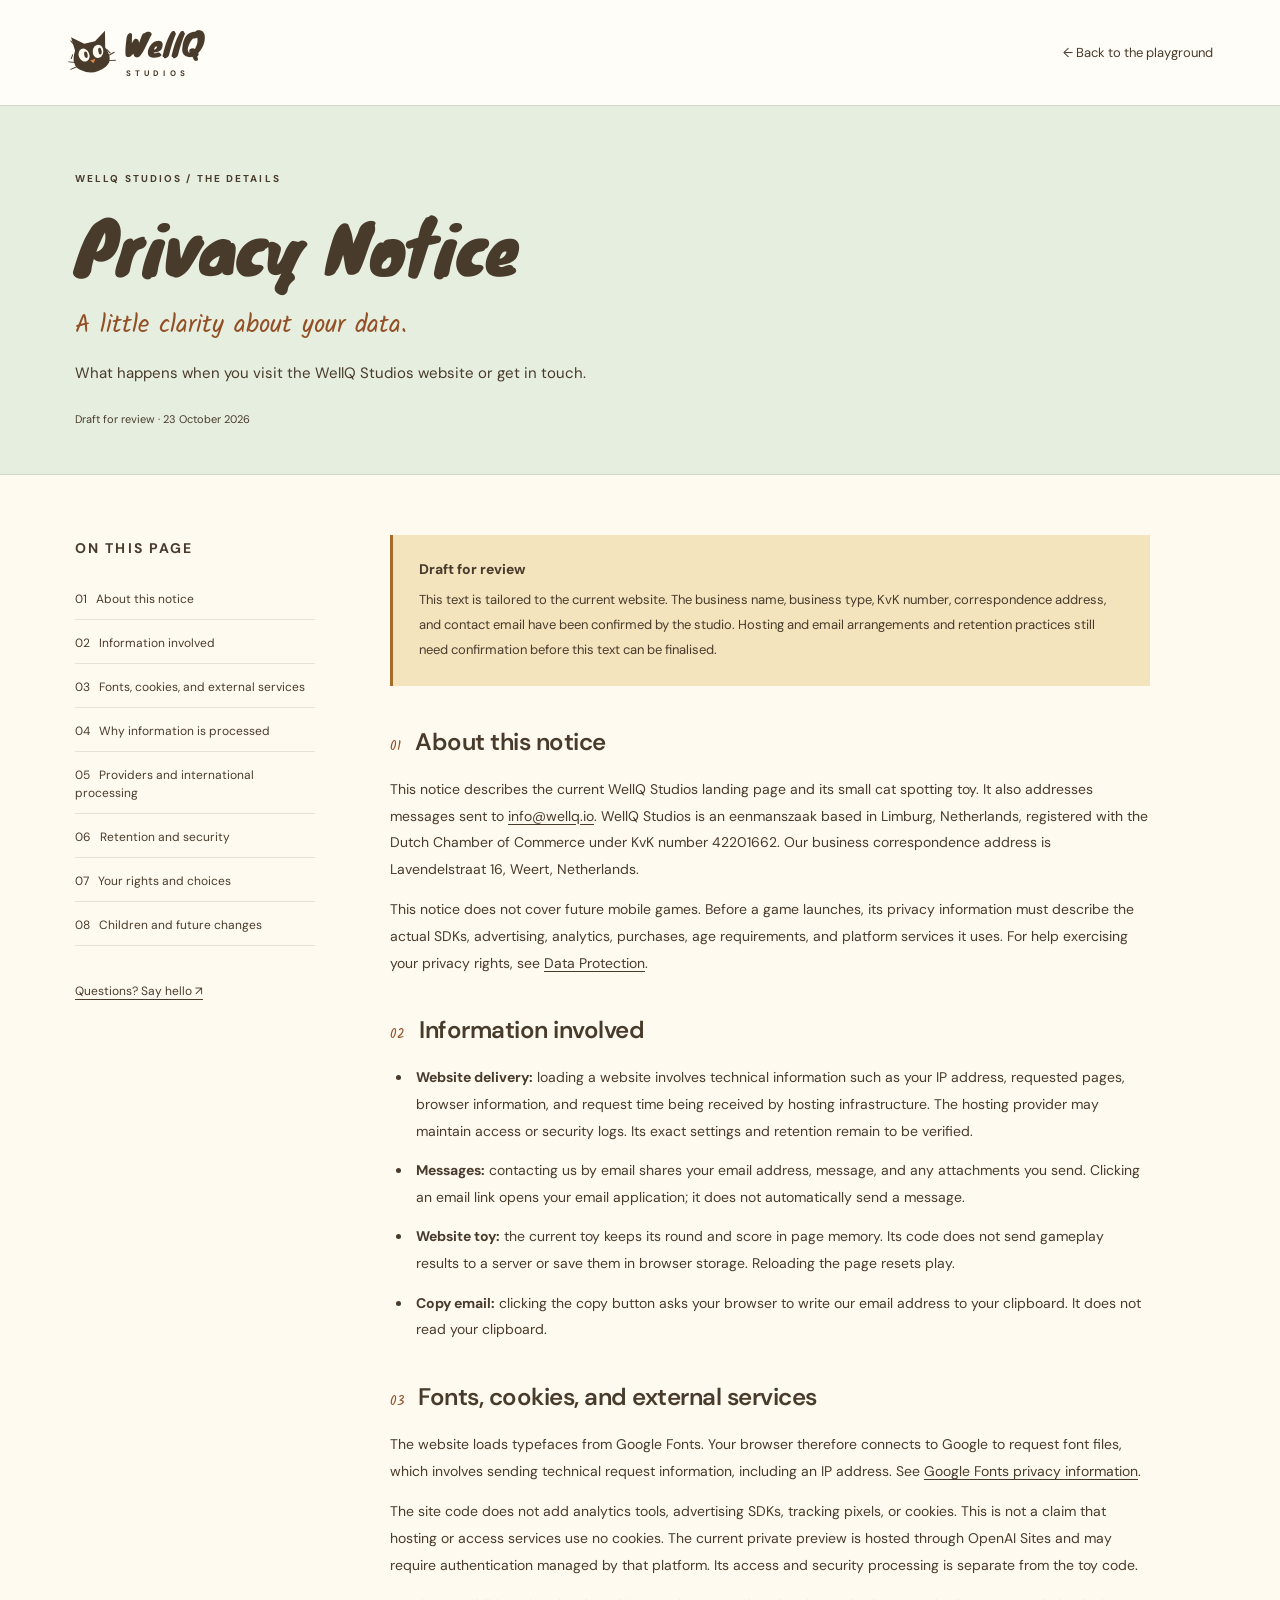
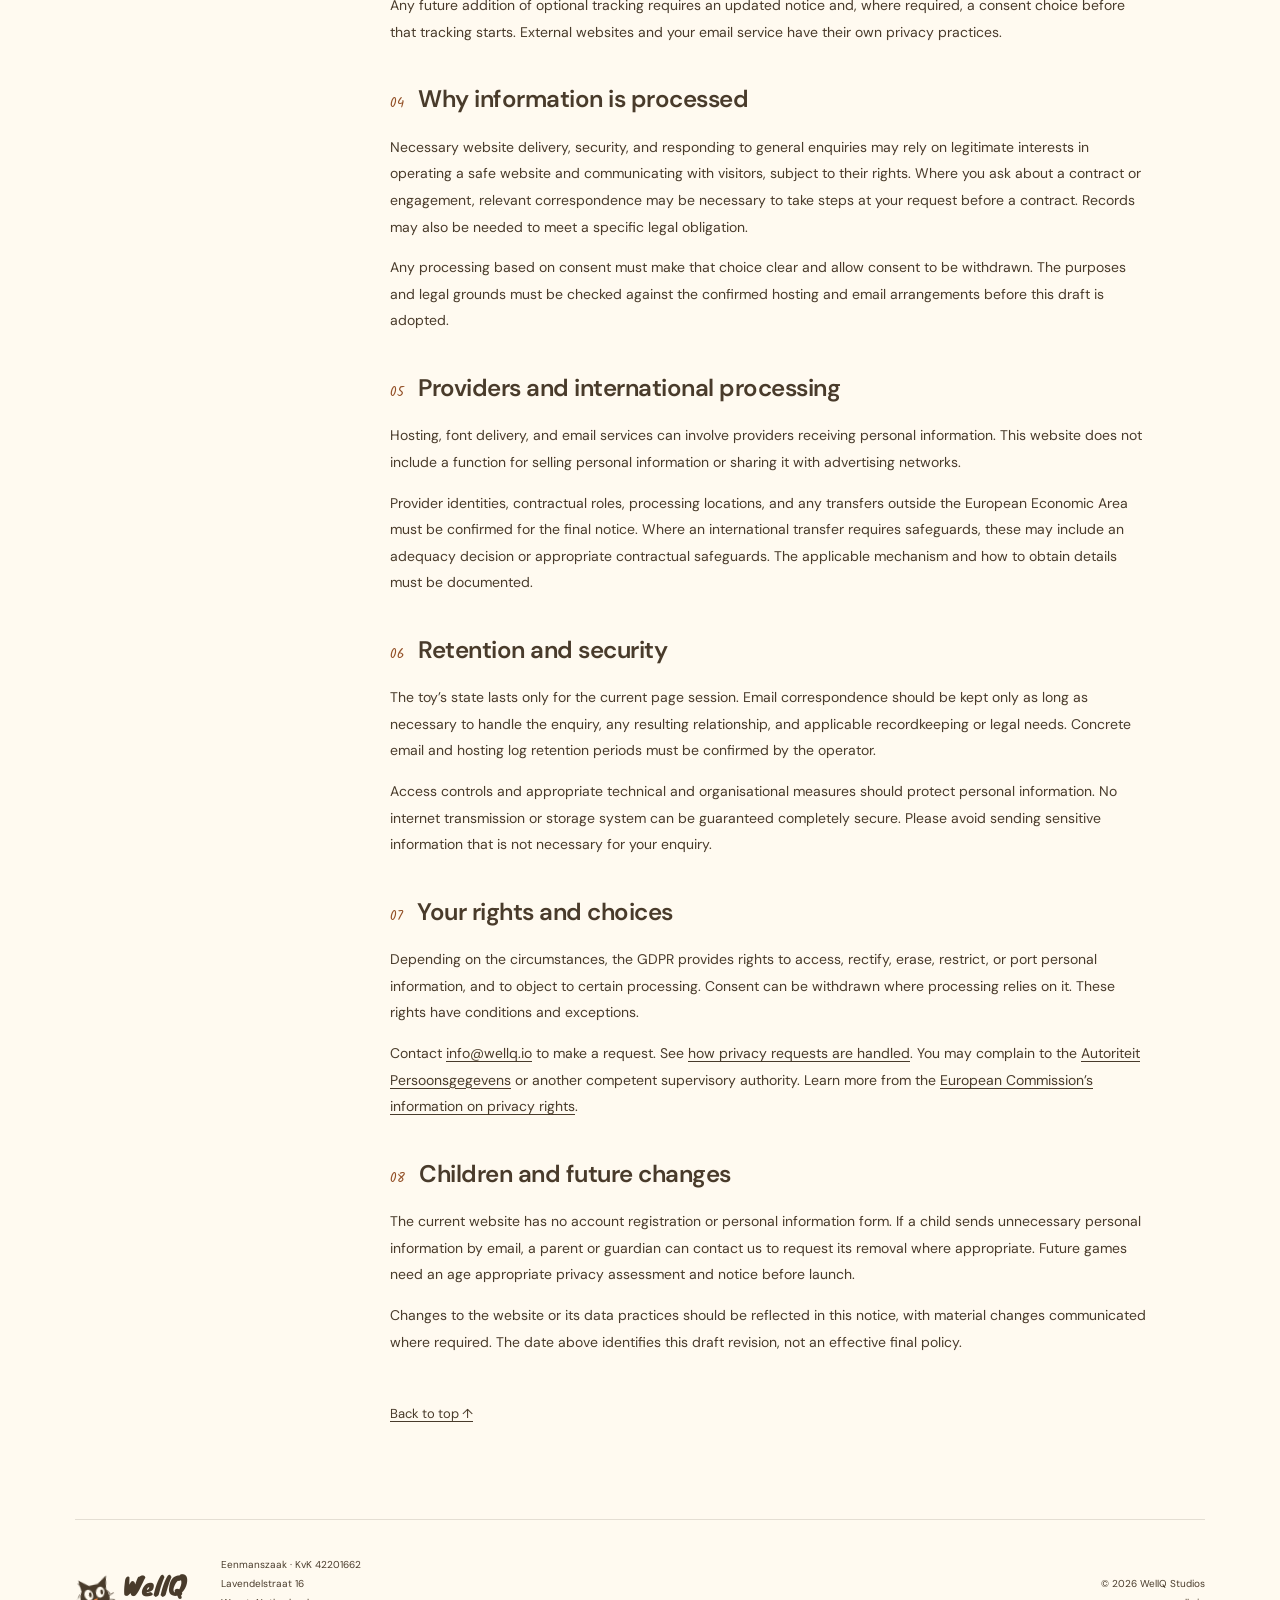
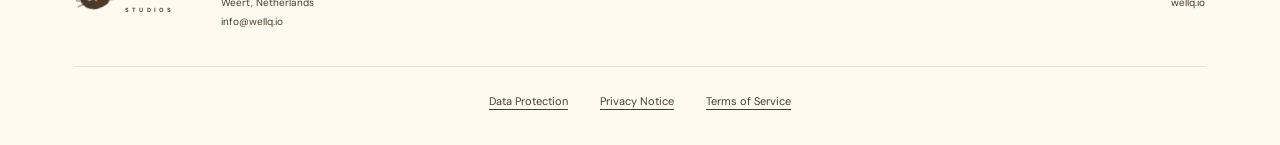
==== privacy.html @ 54dc2953 "Web Page Version 1.0" ====
<!doctype html>
<html lang="en"><head><meta charset="utf-8"><meta name="viewport" content="width=device-width,initial-scale=1"><meta name="theme-color" content="#fffaf0"><meta name="robots" content="noindex"><title>Privacy Notice • WellQ Studios</title><meta name="description" content="What happens when you visit the WellQ Studios website or get in touch."><link rel="icon" href="assets/cat.svg" type="image/svg+xml"><link rel="preconnect" href="https://fonts.googleapis.com"><link rel="preconnect" href="https://fonts.gstatic.com" crossorigin><link href="https://fonts.googleapis.com/css2?family=DM+Sans:wght@400;500;600;700&family=Kalam:wght@400;700&family=Knewave&display=swap" rel="stylesheet"><link rel="stylesheet" href="styles.css"><link rel="stylesheet" href="legal.css"></head>
<body class="legal-page"><a class="skip" href="#main">Skip to content</a><header class="header"><a class="brand" href="index.html" aria-label="WellQ Studios home"><img src="assets/cat.svg" alt="" width="48" height="48"><span>WellQ<span class="brand-sub">S T U D I O S</span></span></a><a class="legal-home" href="index.html">← Back to the playground</a></header>
<main id="main"><div class="legal-hero"><div class="section-wrap"><p class="eyebrow">WELLQ STUDIOS / THE DETAILS</p><h1>Privacy Notice</h1><p class="handwritten">A little clarity about your data.</p><p>What happens when you visit the WellQ Studios website or get in touch.</p><p class="legal-date">Draft for review · 23 October 2026</p></div></div><div class="legal-layout section-wrap"><aside><nav aria-label="On this page"><p class="eyebrow">ON THIS PAGE</p><a href="#scope">01 &nbsp; About this notice</a><a href="#information">02 &nbsp; Information involved</a><a href="#cookies">03 &nbsp; Fonts, cookies, and external services</a><a href="#grounds">04 &nbsp; Why information is processed</a><a href="#sharing">05 &nbsp; Providers and international processing</a><a href="#retention">06 &nbsp; Retention and security</a><a href="#rights">07 &nbsp; Your rights and choices</a><a href="#children">08 &nbsp; Children and future changes</a></nav><a class="legal-contact" href="mailto:info@wellq.io">Questions? Say hello ↗</a></aside><article><div class="draft-note"><strong>Draft for review</strong><p>This text is tailored to the current website. The business name, business type, KvK number, correspondence address, and contact email have been confirmed by the studio. Hosting and email arrangements and retention practices still need confirmation before this text can be finalised.</p></div><section id="scope"><h2><span>01</span>About this notice</h2><p>This notice describes the current WellQ Studios landing page and its small cat spotting toy. It also addresses messages sent to <a href="mailto:info@wellq.io">info@wellq.io</a>. WellQ Studios is an eenmanszaak based in Limburg, Netherlands, registered with the Dutch Chamber of Commerce under KvK number 42201662. Our business correspondence address is Lavendelstraat 16, Weert, Netherlands.</p><p>This notice does not cover future mobile games. Before a game launches, its privacy information must describe the actual SDKs, advertising, analytics, purchases, age requirements, and platform services it uses. For help exercising your privacy rights, see <a href="data-protection.html">Data Protection</a>.</p></section><section id="information"><h2><span>02</span>Information involved</h2><ul><li><strong>Website delivery:</strong> loading a website involves technical information such as your IP address, requested pages, browser information, and request time being received by hosting infrastructure. The hosting provider may maintain access or security logs. Its exact settings and retention remain to be verified.</li><li><strong>Messages:</strong> contacting us by email shares your email address, message, and any attachments you send. Clicking an email link opens your email application; it does not automatically send a message.</li><li><strong>Website toy:</strong> the current toy keeps its round and score in page memory. Its code does not send gameplay results to a server or save them in browser storage. Reloading the page resets play.</li><li><strong>Copy email:</strong> clicking the copy button asks your browser to write our email address to your clipboard. It does not read your clipboard.</li></ul></section><section id="cookies"><h2><span>03</span>Fonts, cookies, and external services</h2><p>The website loads typefaces from Google Fonts. Your browser therefore connects to Google to request font files, which involves sending technical request information, including an IP address. See <a href="https://developers.google.com/fonts/faq/privacy">Google Fonts privacy information</a>.</p><p>The site code does not add analytics tools, advertising SDKs, tracking pixels, or cookies. This is not a claim that hosting or access services use no cookies. The current private preview is hosted through OpenAI Sites and may require authentication managed by that platform. Its access and security processing is separate from the toy code.</p><p>Any future addition of optional tracking requires an updated notice and, where required, a consent choice before that tracking starts. External websites and your email service have their own privacy practices.</p></section><section id="grounds"><h2><span>04</span>Why information is processed</h2><p>Necessary website delivery, security, and responding to general enquiries may rely on legitimate interests in operating a safe website and communicating with visitors, subject to their rights. Where you ask about a contract or engagement, relevant correspondence may be necessary to take steps at your request before a contract. Records may also be needed to meet a specific legal obligation.</p><p>Any processing based on consent must make that choice clear and allow consent to be withdrawn. The purposes and legal grounds must be checked against the confirmed hosting and email arrangements before this draft is adopted.</p></section><section id="sharing"><h2><span>05</span>Providers and international processing</h2><p>Hosting, font delivery, and email services can involve providers receiving personal information. This website does not include a function for selling personal information or sharing it with advertising networks.</p><p>Provider identities, contractual roles, processing locations, and any transfers outside the European Economic Area must be confirmed for the final notice. Where an international transfer requires safeguards, these may include an adequacy decision or appropriate contractual safeguards. The applicable mechanism and how to obtain details must be documented.</p></section><section id="retention"><h2><span>06</span>Retention and security</h2><p>The toy’s state lasts only for the current page session. Email correspondence should be kept only as long as necessary to handle the enquiry, any resulting relationship, and applicable recordkeeping or legal needs. Concrete email and hosting log retention periods must be confirmed by the operator.</p><p>Access controls and appropriate technical and organisational measures should protect personal information. No internet transmission or storage system can be guaranteed completely secure. Please avoid sending sensitive information that is not necessary for your enquiry.</p></section><section id="rights"><h2><span>07</span>Your rights and choices</h2><p>Depending on the circumstances, the GDPR provides rights to access, rectify, erase, restrict, or port personal information, and to object to certain processing. Consent can be withdrawn where processing relies on it. These rights have conditions and exceptions.</p><p>Contact <a href="mailto:info@wellq.io?subject=Privacy%20request">info@wellq.io</a> to make a request. See <a href="data-protection.html#requests">how privacy requests are handled</a>. You may complain to the <a href="https://autoriteitpersoonsgegevens.nl/">Autoriteit Persoonsgegevens</a> or another competent supervisory authority. Learn more from the <a href="https://commission.europa.eu/law/law-topic/data-protection/reform/rights-citizens/how-my-personal-data-protected/how-should-my-consent-be-requested_en">European Commission’s information on privacy rights</a>.</p></section><section id="children"><h2><span>08</span>Children and future changes</h2><p>The current website has no account registration or personal information form. If a child sends unnecessary personal information by email, a parent or guardian can contact us to request its removal where appropriate. Future games need an age appropriate privacy assessment and notice before launch.</p><p>Changes to the website or its data practices should be reflected in this notice, with material changes communicated where required. The date above identifies this draft revision, not an effective final policy.</p></section><a class="legal-top" href="#main">Back to top ↑</a></article></div></main>
<footer class="footer section-wrap"><a class="brand" href="index.html"><img src="assets/cat.svg" alt="" width="39" height="39"><span>WellQ<span class="brand-sub">S T U D I O S</span></span></a><p>Eenmanszaak · KvK 42201662<br>Lavendelstraat 16<br>Weert, Netherlands<br><a href="mailto:info@wellq.io">info@wellq.io</a></p><p>© 2026 WellQ Studios<br>wellq.io</p></footer><nav class="legal-footer section-wrap" aria-label="Legal information"><a href="data-protection.html">Data Protection</a><a href="privacy.html">Privacy Notice</a><a href="terms.html">Terms of Service</a></nav></body></html>
---- styles.css ----
:root{--paper:#fffaf0;--ink:#493b2b;--sky:#abd4d6;--orange:#d66b2c;--ochre:#d9ad74;--yellow:#f0ca50;--green:#5da778;--body:'DM Sans',sans-serif;--display:'Knewave',cursive;--hand:'Kalam',cursive}*{box-sizing:border-box}html{scroll-behavior:smooth;scroll-padding-top:25px}body{margin:0;background:var(--paper);color:var(--ink);font:16px var(--body);-webkit-font-smoothing:antialiased}button,a{-webkit-tap-highlight-color:transparent}a{color:inherit;text-decoration:none}button{font:inherit;color:inherit;cursor:pointer}button:focus-visible,a:focus-visible{outline:3px solid #715165;outline-offset:5px}::selection{background:var(--yellow);color:var(--ink)}h1,h2,h3,h4,p{margin-top:0}h1,h2,h4{font-family:var(--display);font-weight:400}h2{font-size:clamp(54px,5.2vw,76px);line-height:1.13;letter-spacing:-1.8px}.orange{color:var(--orange)}.section-wrap{width:min(1130px,calc(100% - 104px));margin-inline:auto}.header{height:105px;padding:0 5.2%;display:flex;align-items:center;justify-content:space-between;background:#fffdf7}.brand{display:inline-flex;align-items:center;gap:9px;font-family:var(--display);font-size:31px;line-height:1}.brand img{transform:rotate(-9deg)}.brand-sub{display:block;font-family:var(--body);font-size:8px;font-weight:700;letter-spacing:1.1px;margin:9px 0 0 2px}.header nav{display:flex;align-items:center;gap:42px;font-size:12px;font-weight:600}.header nav>a{padding:13px 0}.header nav>a:hover{color:var(--orange)}.header nav .nav-hello{margin-left:23px;display:flex;gap:25px;align-items:center;border-bottom:1px solid var(--ink);padding:8px 0}.nav-hello span{font-size:22px}.menu{display:none}.eyebrow{font-size:10px;font-weight:700;letter-spacing:2.1px;line-height:1.7}.hero{height:clamp(660px,59vw,880px);position:relative;isolation:isolate;background:var(--sky);overflow:hidden}.hero-illustration{position:absolute;width:100%;height:100%;object-fit:fill;z-index:-1}.hero-copy{width:49%;max-width:650px;margin:auto;text-align:center;padding-top:clamp(65px,6vw,95px)}.hero .eyebrow{font-size:10px;letter-spacing:1.7px;margin-bottom:25px}.hero h1{display:flex;flex-direction:column;font-size:clamp(68px,7.5vw,112px);line-height:.97;letter-spacing:-2px;margin-bottom:25px;transform:rotate(-3deg)}.hero h1>span:first-child{font-size:.77em;margin-bottom:10px;transform:rotate(1deg)}.hero h1>span:nth-child(2){transform:rotate(2deg)}.hero h1>span:last-child{font-size:1.24em;margin-top:0}.hero-intro{font-size:clamp(14px,1.3vw,18px);line-height:1.65;margin-bottom:21px}.button{display:inline-flex;align-items:center;justify-content:center;gap:21px;background:var(--ink);color:var(--paper);border:1.5px solid var(--ink);padding:15px 24px;min-height:50px;font-size:13px;font-weight:600;border-radius:2px 5px 3px 4px;transform:rotate(-1deg);transition:transform .2s,background .2s}.button:hover{transform:rotate(1deg) translateY(-2px);background:#655039}.button svg{width:25px;height:20px;fill:none;stroke:currentColor;stroke-width:1.8;stroke-linecap:round;stroke-linejoin:round}.hero-footnote{font-family:var(--hand);font-size:14px;display:block;transform:rotate(-3deg);margin-top:13px}.hero-bottom{position:absolute;left:5.2%;right:5.2%;bottom:20px;display:flex;align-items:center;justify-content:space-between;font-size:8px;font-weight:700;letter-spacing:1.7px}.hero-bottom a{font-size:23px;display:grid;place-items:center;width:36px;height:36px}.mobile-art-note{display:none}.studio{padding-block:100px 103px;display:grid;grid-template-columns:1fr 1.08fr;gap:100px;align-items:center}.studio h2{margin:24px 0 0}.studio-title{position:relative}.pencil-arrow{position:absolute;width:155px;height:70px;bottom:5px;right:0;fill:none;stroke:var(--ink);stroke-width:1.6;stroke-linecap:round;transform:rotate(-18deg)}.handwritten{font-family:var(--hand);font-size:20px;line-height:1.4;display:block}.studio-story>.handwritten{color:#9d5229;transform:rotate(-3deg);margin-bottom:20px}.studio-story h3{font-size:25px;font-weight:600;letter-spacing:-.7px;line-height:1.4;margin-bottom:21px}.studio-story>p{font-size:14px;line-height:1.9;max-width:450px;margin-bottom:16px}.studio-signature{display:flex;align-items:center;gap:13px;border-top:1px solid #493b2b35;padding-top:20px;margin-top:25px;max-width:450px}.studio-signature span{font:17px var(--hand);transform:rotate(-2deg)}.play-strip{display:flex;align-items:center;justify-content:space-evenly;gap:40px;padding:23px 4%;background:var(--green);border-block:1px solid #493b2b40;overflow:hidden}.play-strip>span{font:42px var(--display);white-space:nowrap}.play-strip .strip-star{font:40px var(--body);color:var(--paper)}.play-strip .strip-again{display:none}.playground{background:var(--sky);position:relative;overflow:hidden}.playground:before{content:'';position:absolute;inset:0;pointer-events:none;opacity:.11;background-image:url("data:image/svg+xml,%3Csvg viewBox='0 0 180 180' xmlns='http://www.w3.org/2000/svg'%3E%3Cfilter id='n'%3E%3CfeTurbulence type='fractalNoise' baseFrequency='.7' numOctaves='3' stitchTiles='stitch'/%3E%3C/filter%3E%3Crect width='100%25' height='100%25' opacity='.7' filter='url(%23n)'/%3E%3C/svg%3E")}.playground-inner{position:relative;display:grid;grid-template-columns:1fr 1fr;gap:80px;align-items:center;padding-block:100px 90px}.playground-copy{position:relative}.playground-copy h2{margin:25px 0 30px}.playground-copy>p:not(.eyebrow){font-size:15px;line-height:1.9;margin-bottom:20px}.toy-invitation{transform:rotate(-5deg);margin-top:30px;font-size:24px}.toy-arrow{position:absolute;width:100px;right:0;bottom:100px;fill:none;stroke:var(--ink);stroke-width:1.8;stroke-linecap:round}.playground-copy>p.toy-disclaimer{margin:35px 0 0;font-size:11px;line-height:1.7;opacity:.85}.toy-surround{position:relative;max-width:440px;width:100%;justify-self:end}.toy-label{font-size:9px;letter-spacing:2px;text-align:center;font-weight:700;margin-bottom:14px;transform:rotate(2deg)}.toy{background:var(--paper);border:1.5px solid var(--ink);border-radius:14px 17px 15px 12px;padding:22px 30px 17px;box-shadow:7px 8px 0 #493b2b22;transform:rotate(2deg);position:relative}.toy-top{display:flex;align-items:center;justify-content:space-between;font-size:9px;letter-spacing:1px;font-weight:700}.toy-counter{background:var(--yellow);border-radius:100%;padding:8px 11px;border:1px solid var(--ink)}.toy h3{font:39px/.99 var(--display);transform:rotate(-4deg);text-align:center;margin:12px 0 17px}.toy h3 span{color:var(--orange)}.toy-description{font:13px var(--body);text-align:center;margin-bottom:19px}.cats{display:grid;grid-template-columns:repeat(3,minmax(0,1fr));gap:10px;min-height:310px;align-content:center}.cat-button{border:0;background:#f0deb5;border-radius:43% 39% 44% 38%;display:grid;place-items:center;aspect-ratio:1;min-width:0;padding:8px;transition:background .15s,transform .15s}.cat-button:nth-child(even){transform:rotate(5deg);border-radius:41% 46% 36% 42%}.cat-button:nth-child(3n){transform:rotate(-5deg)}.cat-button:hover{background:#f0ca50;transform:rotate(-4deg) scale(1.04)}.cat-button svg{width:100%;height:100%;max-width:87px;overflow:visible}.cat-button.missed{background:#edbea8;transform:rotate(8deg)}.cat-button.found{background:#93c59a;transform:scale(.96)}.toy-bottom{display:flex;align-items:center;justify-content:space-between;border-top:1px solid #493b2b30;margin-top:22px;padding-top:10px;gap:10px}.game-message{font:14px var(--hand);line-height:1.3}.reset{width:44px;height:44px;flex:none;background:none;border:0;font-size:27px}.reset:hover{color:var(--orange)}.toy-caption{display:block;font:15px var(--hand);text-align:center;transform:rotate(2deg);margin-top:22px}.toy-result{min-height:310px;text-align:center;padding:15px 0 5px}.toy-result img{transform:rotate(-12deg)}.toy-result h4{font-size:32px;margin:5px 0 10px}.toy-result p{font-size:13px;line-height:1.6}.toy-result .button{font-size:12px;padding:11px 22px}.toy-result .button span{font-size:23px}.cats[hidden],.toy-result[hidden]{display:none}.hello{background:var(--ochre);border-top:1px solid #493b2b30;position:relative}.hello-inner{display:grid;grid-template-columns:1.3fr 1fr;gap:60px;align-items:center;padding-block:90px 80px}.hello h2{font-size:64px;margin:23px 0 25px}.hello h2>span{color:var(--paper)}.hello-copy>p:not(.eyebrow){font-size:14px;line-height:1.85;margin-bottom:27px}.email{font-size:29px;font-weight:500;letter-spacing:-1px;border-bottom:1.5px solid var(--ink);display:inline-flex;align-items:center;gap:50px;padding:6px 0 12px}.email>span{font-size:34px;line-height:1}.email:hover{color:#813c20;border-color:#813c20}.copy-row{display:flex;flex-wrap:wrap;align-items:center;column-gap:15px;font-size:10px;min-height:44px}.copy-row button{background:none;border:0;padding:12px 0;text-decoration:underline;text-underline-offset:4px;font-size:10px;min-height:44px}.hello-drawing{text-align:center;transform:rotate(8deg)}.hello-drawing .handwritten{font-size:21px;transform:rotate(-13deg)}.cat-post{position:relative;margin:30px auto 0;width:260px;height:280px}.cat-post img{position:absolute;top:0;left:40px;transform:rotate(-17deg)}.cat-post svg{position:absolute;bottom:0;left:0;width:260px;fill:none;stroke:var(--ink);stroke-width:2;stroke-linejoin:round;stroke-linecap:round}.envelope-paper{fill:var(--paper)}.heart{fill:var(--orange);stroke-width:1.5}.hello-scribbles{font:35px var(--hand);display:block;margin-top:15px;letter-spacing:10px}.footer{display:flex;align-items:center;justify-content:space-between;gap:35px;padding-block:35px}.footer .brand{font-size:25px}.footer .brand-sub{font-size:6px}.footer p{font-size:10px;line-height:1.9;margin:0}.footer p:nth-of-type(2){text-align:right;margin-left:auto}.footer-domain{opacity:.65}.back-top{width:43px;height:43px;border:1px solid #493b2b50;border-radius:100%;display:grid;place-items:center;font-size:22px}.back-top:hover{background:var(--yellow)}.skip{position:fixed;top:-100px;left:15px;padding:15px;background:var(--ink);color:var(--paper);z-index:99}.skip:focus{top:15px}
@media(min-width:1600px){.hero{height:900px}.hero-copy{padding-top:95px}.hero h1{font-size:116px}.hero-intro{font-size:19px}}
@media(max-width:1100px){.section-wrap{width:calc(100% - 80px)}.header{height:90px}.hero{height:700px}.hero-copy{padding-top:75px;width:52%}.hero h1{font-size:83px}.hero .eyebrow{font-size:8px;letter-spacing:1px}.hero-intro{font-size:15px}.hero-bottom{font-size:6px;letter-spacing:1px}.studio{gap:65px;padding-block:80px}.studio h2{font-size:67px}.studio-story h3{font-size:22px}.studio-story>.handwritten{font-size:17px}.pencil-arrow{width:110px;right:0}.playground-inner{gap:45px;padding-block:80px}.toy{padding-inline:22px}.cats{gap:6px;min-height:270px}.cat-button{padding:7px}.toy-result{min-height:270px}.toy-arrow{right:-10px;width:80px}.toy-invitation{font-size:21px}.hello h2{font-size:54px}.hello-inner{gap:35px}.hello-drawing .handwritten{font-size:18px}.cat-post{transform:scale(.9)}.email{font-size:27px}}
@media(max-width:800px){.section-wrap{width:calc(100% - 48px)}.header{padding-inline:24px}.header nav{gap:22px;font-size:11px}.header nav .nav-hello{margin-left:0;gap:14px}.hero{height:640px}.hero-copy{padding-top:75px;width:54%}.hero h1{font-size:70px}.hero-intro{font-size:14px}.hero .eyebrow{font-size:7px;letter-spacing:.6px}.hero .button{font-size:12px;padding:13px 17px;gap:15px}.hero-footnote{font-size:12px}.studio{gap:35px;padding-block:65px}.studio h2{font-size:57px}.studio-story h3{font-size:20px}.studio-story>p{font-size:13px}.studio-story>.handwritten{font-size:16px}.pencil-arrow{width:95px;bottom:-42px}.play-strip{gap:30px}.play-strip>span{font-size:34px}.play-strip .strip-star{font-size:25px}.playground-inner{gap:30px}.playground-copy h2{font-size:53px}.playground-copy>p:not(.eyebrow){font-size:13px}.toy-arrow{display:none}.toy-invitation{font-size:20px}.toy h3{font-size:33px}.toy{padding:18px 17px 12px}.toy-description{font-size:11px}.cats{min-height:235px;gap:5px}.toy-result{min-height:235px}.game-message{font-size:12px}.toy-caption{font-size:12px}.toy-label{font-size:7px}.hello-inner{padding-block:65px;gap:10px}.hello h2{font-size:45px}.hello-copy>p:not(.eyebrow){font-size:13px}.email{font-size:24px;gap:25px}.hello-drawing .handwritten{font-size:16px}.cat-post{width:230px;transform:scale(.8);margin:0 auto -35px}.hello-scribbles{font-size:26px}.footer{gap:24px}.footer p{font-size:9px}}
@media(max-width:600px){.header{height:83px}.brand{font-size:27px}.brand img{width:42px;height:42px}.brand-sub{font-size:7px}.menu{display:flex;flex-direction:column;align-items:center;justify-content:center;width:44px;height:44px;gap:7px;border:0;background:transparent}.menu span{height:2px;width:23px;background:var(--ink)}.menu[aria-expanded=true] span:first-child{transform:translateY(4.5px) rotate(45deg)}.menu[aria-expanded=true] span:last-child{transform:translateY(-4.5px) rotate(-45deg)}.header nav{display:none;position:absolute;top:77px;left:16px;right:16px;padding:18px 25px;z-index:5;background:var(--paper);border:1px solid var(--ink);box-shadow:4px 5px 0 #493b2b20}.header nav.open{display:flex;flex-direction:column;align-items:stretch;gap:4px;font-size:14px}.header nav>a{padding:14px 0}.header nav .nav-hello{justify-content:space-between;border:0;padding:14px 0}.hero{height:auto;padding-bottom:77vw;background:#faf5eb;overflow:hidden}.hero-copy{width:100%;padding:40px 22px 24px;max-width:none}.hero h1{font-size:87px;line-height:.95;margin-bottom:22px}.hero h1>span:first-child{font-size:.72em;margin-bottom:11px}.hero h1>span:last-child{font-size:1.12em}.hero .eyebrow{font-size:8px;letter-spacing:1.1px;margin-bottom:24px}.hero-intro{font-size:15px;line-height:1.6;margin-bottom:20px}.hero .button{padding:14px 22px;font-size:13px;gap:23px}.hero-footnote{font-size:14px;margin-top:13px}.hero-illustration{top:auto;bottom:0;height:auto;width:100%;aspect-ratio:1.5;object-fit:contain}.hero-bottom{bottom:8px;left:20px;right:20px;font-size:5px;letter-spacing:.3px;gap:5px}.hero-bottom a{width:28px;height:28px;font-size:20px}.mobile-art-note{display:block;position:absolute;bottom:18vw;left:30%;width:40%;text-align:center;font:25px/1.1 var(--hand);transform:rotate(-6deg);margin:0}.studio{display:block;padding-block:60px}.studio h2{font-size:67px;line-height:1.1;margin-top:18px}.studio-title{margin-bottom:43px}.pencil-arrow{width:125px;bottom:25px;right:24px;transform:rotate(35deg)}.eyebrow{font-size:9px;letter-spacing:1.6px}.studio-story h3{font-size:23px}.studio-story>.handwritten{font-size:18px;margin-bottom:18px}.studio-story>p{font-size:14px;line-height:1.85}.studio-signature{margin-top:25px}.play-strip{justify-content:space-around;gap:16px;padding:20px 12px}.play-strip>span{font-size:25px}.play-strip .strip-star{font-size:21px}.play-strip .strip-star:last-of-type{display:none}.playground-inner{display:flex;flex-direction:column;align-items:stretch;gap:40px;padding-block:60px}.playground-copy h2{font-size:61px;margin:20px 0 25px}.playground-copy>p:not(.eyebrow){font-size:14px}.toy-invitation{font-size:23px;margin-top:22px}.toy-arrow{display:block;right:35px;bottom:85px;width:80px;transform:rotate(75deg)}.playground-copy>p.toy-disclaimer{font-size:11px;margin-top:26px}.toy-surround{width:calc(100% - 16px);max-width:380px;align-self:center;justify-self:auto}.toy{padding:21px 23px 12px}.toy h3{font-size:38px}.toy-description{font-size:12px}.cats{min-height:280px;gap:8px}.toy-result{min-height:280px}.toy-label{font-size:8px;letter-spacing:1.6px}.toy-caption{font-size:14px}.game-message{font-size:14px}.hello-inner{display:block;padding-block:60px 40px}.hello h2{font-size:48px;line-height:1.15;margin-top:23px}.hello-copy>p:not(.eyebrow){font-size:14px}.email{font-size:27px;gap:44px}.hello-drawing{margin-top:38px;transform:rotate(7deg)}.hello-drawing .handwritten{font-size:20px}.cat-post{width:260px;transform:scale(.85);margin:10px auto -27px}.hello-scribbles{margin-top:4px}.footer{flex-wrap:wrap;gap:25px;padding-block:30px}.footer .brand{font-size:24px;flex-basis:calc(100% - 75px)}.footer .brand img{width:38px;height:38px}.footer p{font-size:10px}.footer p:nth-of-type(2){margin-left:auto}.back-top{order:-1;margin-left:auto}.footer .brand{order:-2}.hero-bottom>span:first-child{max-width:130px}.hero-bottom>span:last-child{max-width:120px;text-align:right}}
@media(max-width:360px){.hero h1{font-size:75px}.hero .eyebrow{font-size:7px;letter-spacing:.7px}.hero-copy{padding-inline:16px}.section-wrap{width:calc(100% - 40px)}.studio h2{font-size:59px}.pencil-arrow{width:92px;right:0}.play-strip{gap:10px}.play-strip>span{font-size:23px}.play-strip .strip-star{font-size:17px}.playground-copy h2{font-size:55px}.toy{padding-inline:16px}.cats{min-height:245px}.toy-result{min-height:245px}.hello h2{font-size:42px}.hello-drawing .handwritten{font-size:18px}.mobile-art-note{font-size:22px}.game-message{font-size:12px}}
@media(prefers-reduced-motion:reduce){html{scroll-behavior:auto}*,*:before,*:after{transition:none!important;animation:none!important}}
.legal-footer{display:flex;align-items:center;justify-content:center;gap:32px;border-top:1px solid #493b2b25;padding-block:12px 22px}.legal-footer>a{display:inline-flex;align-items:center;min-height:44px;font-size:11px;text-decoration:underline;text-underline-offset:4px}.legal-footer>a:hover{color:var(--orange)}@media(max-width:600px){.legal-footer{flex-wrap:wrap;gap:4px 23px;padding-block:12px 18px}.legal-footer>a{font-size:10px}}
---- legal.css ----
.legal-home{font-size:13px;padding:14px 0}.legal-home:hover{color:var(--orange)}.legal-hero{background:#e6eedf;border-block:1px solid #493b2b20;padding:64px 0 48px}.legal-hero h1{font-size:clamp(40px,5.5vw,76px);line-height:1.2;margin:17px 0 20px;letter-spacing:-1px}.legal-hero .handwritten{color:#935027;font-size:25px;margin-bottom:17px}.legal-hero p:not(.eyebrow):not(.handwritten):not(.legal-date){font-size:15px;line-height:1.8;max-width:620px}.legal-date{font-size:11px;margin:25px 0 0}.legal-layout{display:grid;grid-template-columns:240px minmax(0,1fr);gap:75px;padding-block:60px 85px;align-items:start}.legal-layout aside{position:sticky;top:30px}.legal-layout nav{display:flex;flex-direction:column;gap:3px}.legal-layout nav>a{padding:11px 0;font-size:12px;line-height:1.5;border-bottom:1px solid #493b2b20}.legal-layout nav>a:hover{color:var(--orange)}.legal-contact{display:inline-block;margin-top:25px;font-size:12px;padding:12px 0;text-decoration:underline;text-underline-offset:4px}.draft-note{padding:23px 26px;background:#f3e4be;border-left:3px solid #a46c29;margin-bottom:40px}.draft-note strong{font-size:14px}.draft-note p{margin:9px 0 0!important;font-size:13px!important}.legal-layout article{min-width:0;max-width:760px}.legal-layout article section{margin-bottom:38px;scroll-margin-top:25px}.legal-layout h2{font:600 24px/1.35 var(--body);letter-spacing:-.5px;margin:0 0 18px;display:flex;align-items:baseline;gap:15px}.legal-layout h2>span{font:400 13px var(--hand);color:#935027;flex-shrink:0}.legal-layout p,.legal-layout li{font-size:14px;line-height:1.9}.legal-layout p{margin-bottom:14px}.legal-layout ul{padding-left:22px}.legal-layout li{padding-left:4px;margin-bottom:13px}.legal-layout article a{text-decoration:underline;text-underline-offset:3px;overflow-wrap:anywhere}.legal-layout article a:hover{color:#935027}.legal-top{display:inline-flex;padding:12px 0;font-size:13px}.legal-page .footer{border-top:1px solid #493b2b25}.legal-page .footer .brand{order:0}.legal-page .footer p:last-child{margin-left:auto;text-align:right}@media(max-width:850px){.legal-layout{grid-template-columns:185px minmax(0,1fr);gap:35px}.legal-layout h2{font-size:21px}}@media(max-width:600px){.legal-home{font-size:11px;max-width:135px;text-align:right;line-height:1.5}.legal-hero{padding-block:40px 32px}.legal-hero h1{font-size:42px}.legal-hero .handwritten{font-size:22px}.legal-layout{display:block;padding-block:35px 50px}.legal-layout aside{position:static;margin-bottom:35px}.legal-layout nav{display:grid;grid-template-columns:1fr 1fr;column-gap:18px}.legal-layout nav .eyebrow{grid-column:1/-1}.legal-layout nav>a{font-size:11px}.legal-contact{margin-top:8px}.draft-note{padding:18px 20px}.legal-layout h2{font-size:21px;gap:10px}.legal-page .footer .brand{flex-basis:100%}.legal-page .footer p:last-child{margin-left:0;text-align:left}.legal-hero p:not(.eyebrow):not(.handwritten):not(.legal-date){font-size:14px}}@media print{.header,.legal-layout aside,.legal-footer,.footer,.legal-top{display:none}.legal-hero{background:none;padding:0}.legal-layout{display:block;padding:20px 0}.section-wrap{width:100%}.legal-layout article{max-width:none}.legal-layout section{break-inside:avoid}body{background:white;color:black}}
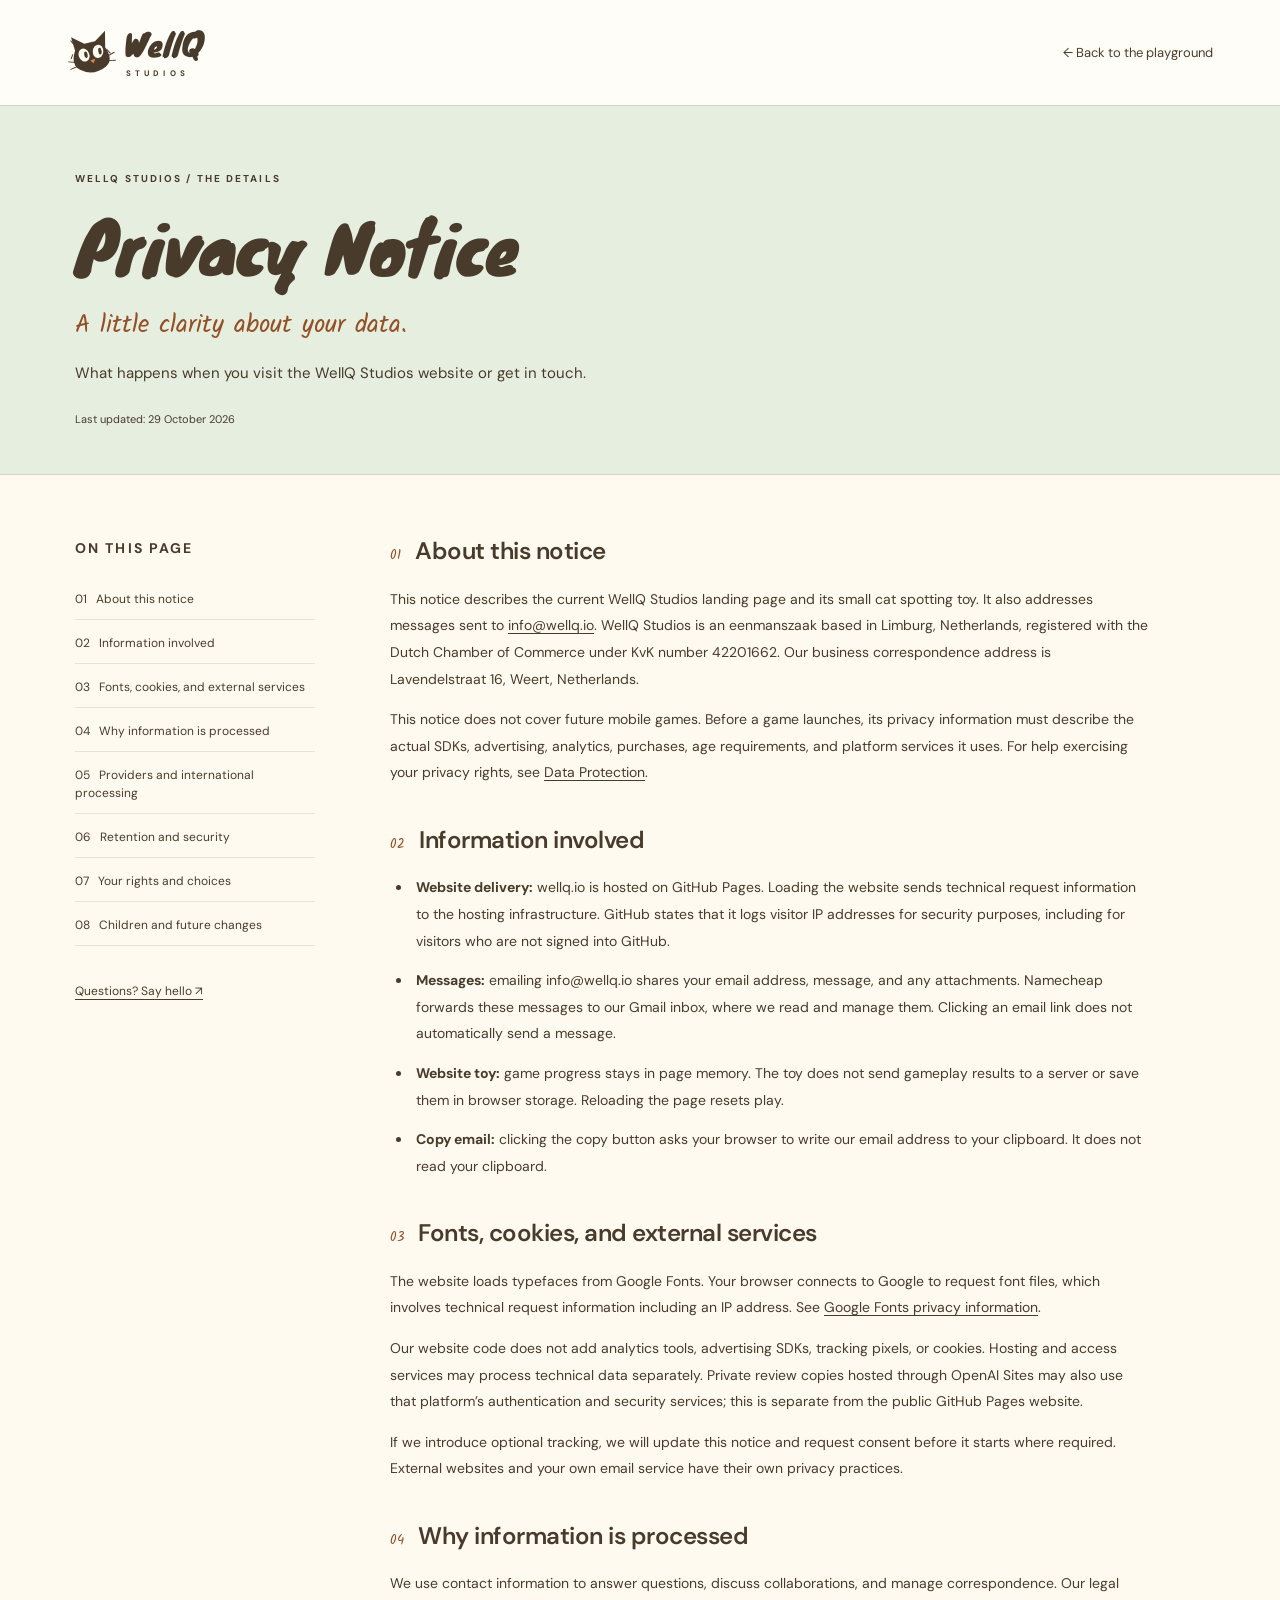
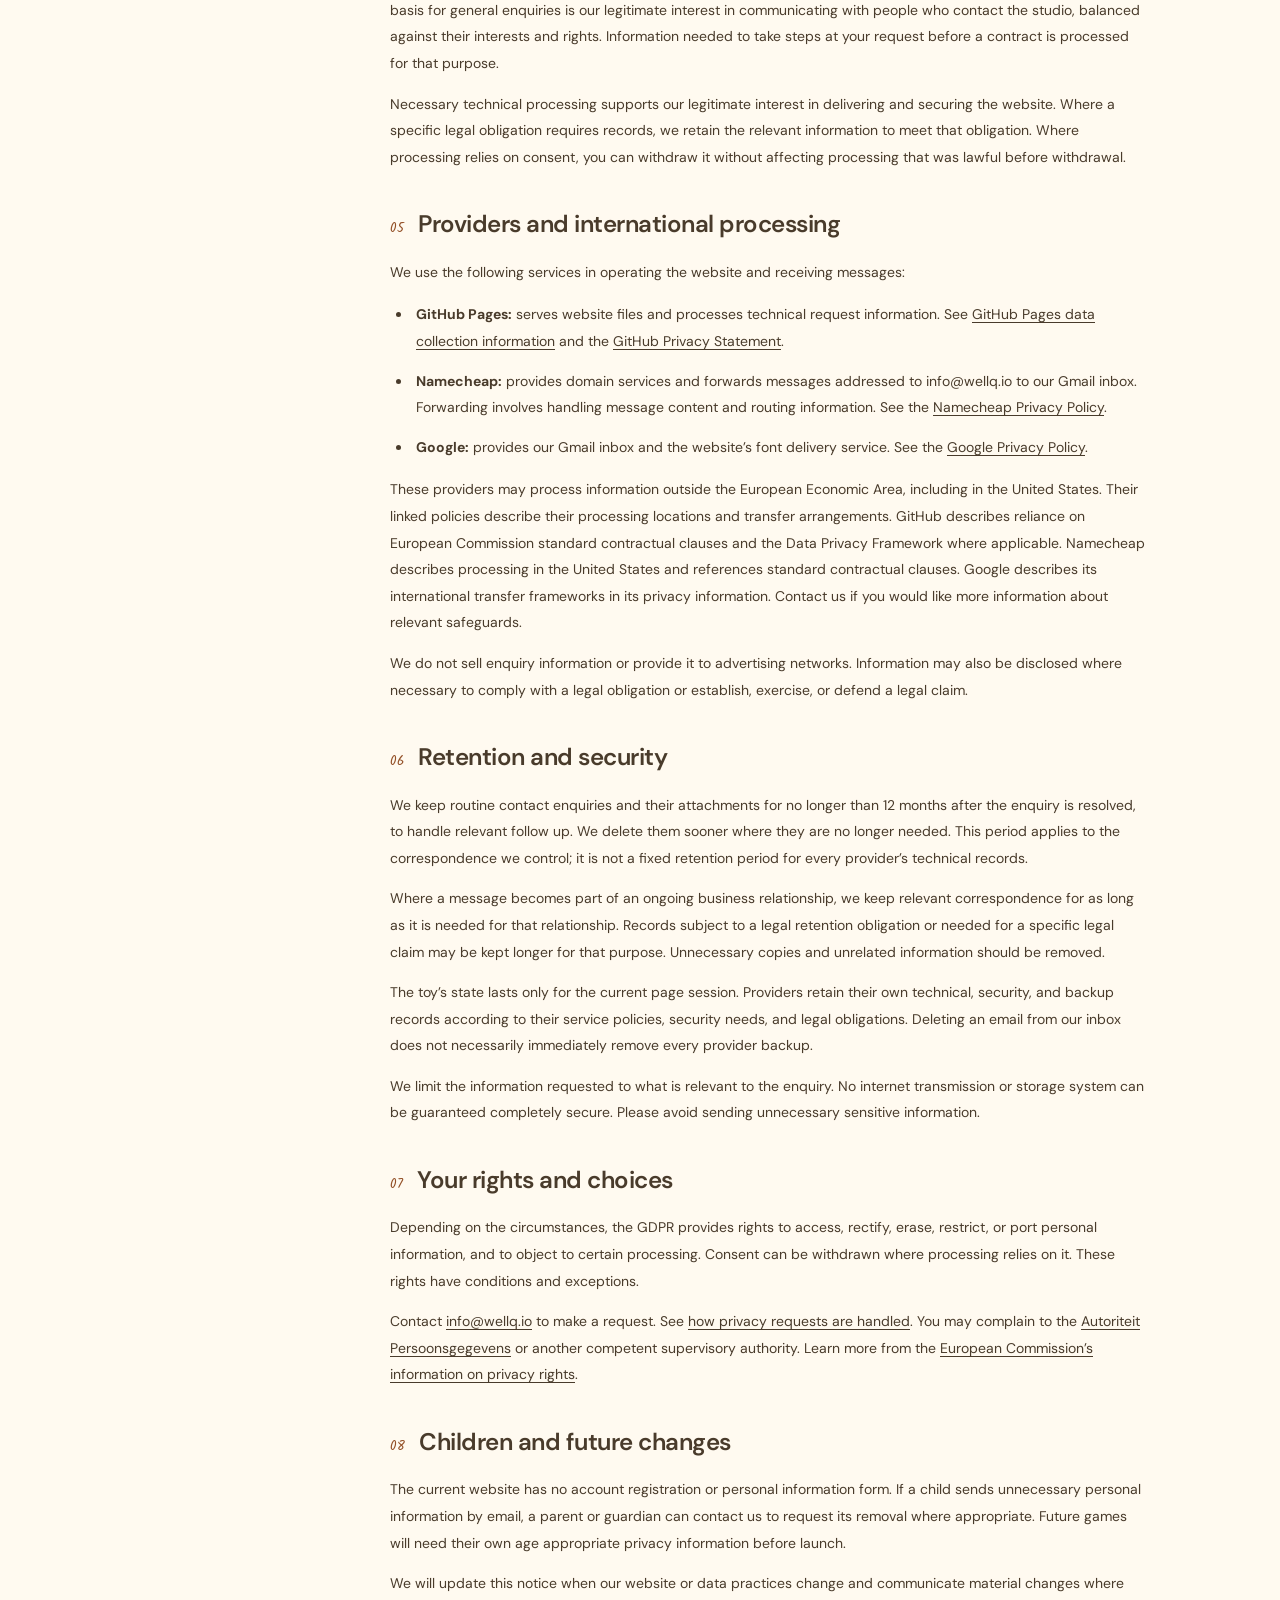
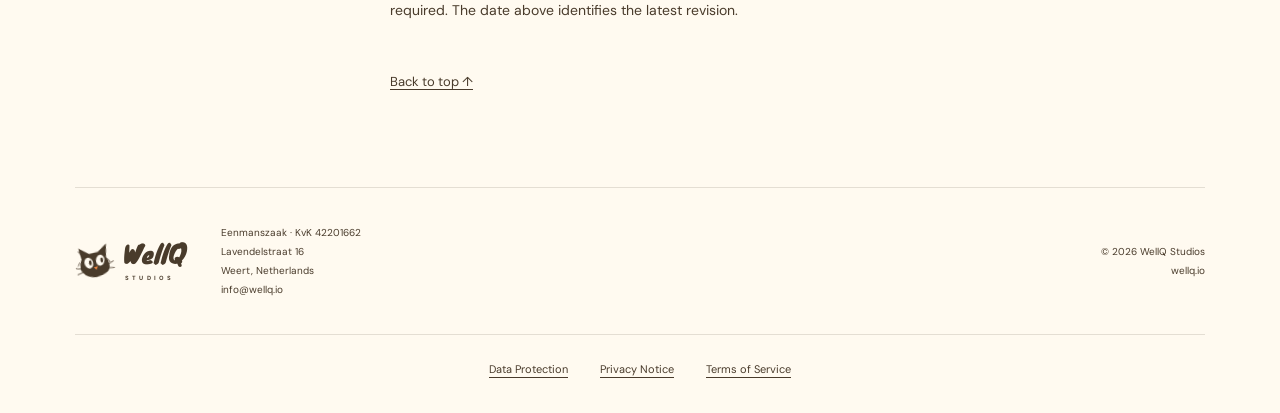
==== commit 684ef2b2: "Landing Page V1.1" ====
--- a/privacy.html
+++ b/privacy.html
@@ -1,5 +1,5 @@
 <!doctype html>
-<html lang="en"><head><meta charset="utf-8"><meta name="viewport" content="width=device-width,initial-scale=1"><meta name="theme-color" content="#fffaf0"><meta name="robots" content="noindex"><title>Privacy Notice • WellQ Studios</title><meta name="description" content="What happens when you visit the WellQ Studios website or get in touch."><link rel="icon" href="assets/cat.svg" type="image/svg+xml"><link rel="preconnect" href="https://fonts.googleapis.com"><link rel="preconnect" href="https://fonts.gstatic.com" crossorigin><link href="https://fonts.googleapis.com/css2?family=DM+Sans:wght@400;500;600;700&family=Kalam:wght@400;700&family=Knewave&display=swap" rel="stylesheet"><link rel="stylesheet" href="styles.css"><link rel="stylesheet" href="legal.css"></head>
+<html lang="en"><head><meta charset="utf-8"><meta name="viewport" content="width=device-width,initial-scale=1"><meta name="theme-color" content="#fffaf0"><title>Privacy Notice • WellQ Studios</title><meta name="description" content="What happens when you visit the WellQ Studios website or get in touch."><link rel="icon" href="assets/cat.svg" type="image/svg+xml"><link rel="preconnect" href="https://fonts.googleapis.com"><link rel="preconnect" href="https://fonts.gstatic.com" crossorigin><link href="https://fonts.googleapis.com/css2?family=DM+Sans:wght@400;500;600;700&family=Kalam:wght@400;700&family=Knewave&display=swap" rel="stylesheet"><link rel="stylesheet" href="styles.css"><link rel="stylesheet" href="legal.css"></head>
 <body class="legal-page"><a class="skip" href="#main">Skip to content</a><header class="header"><a class="brand" href="index.html" aria-label="WellQ Studios home"><img src="assets/cat.svg" alt="" width="48" height="48"><span>WellQ<span class="brand-sub">S T U D I O S</span></span></a><a class="legal-home" href="index.html">← Back to the playground</a></header>
-<main id="main"><div class="legal-hero"><div class="section-wrap"><p class="eyebrow">WELLQ STUDIOS / THE DETAILS</p><h1>Privacy Notice</h1><p class="handwritten">A little clarity about your data.</p><p>What happens when you visit the WellQ Studios website or get in touch.</p><p class="legal-date">Draft for review · 23 October 2026</p></div></div><div class="legal-layout section-wrap"><aside><nav aria-label="On this page"><p class="eyebrow">ON THIS PAGE</p><a href="#scope">01 &nbsp; About this notice</a><a href="#information">02 &nbsp; Information involved</a><a href="#cookies">03 &nbsp; Fonts, cookies, and external services</a><a href="#grounds">04 &nbsp; Why information is processed</a><a href="#sharing">05 &nbsp; Providers and international processing</a><a href="#retention">06 &nbsp; Retention and security</a><a href="#rights">07 &nbsp; Your rights and choices</a><a href="#children">08 &nbsp; Children and future changes</a></nav><a class="legal-contact" href="mailto:info@wellq.io">Questions? Say hello ↗</a></aside><article><div class="draft-note"><strong>Draft for review</strong><p>This text is tailored to the current website. The business name, business type, KvK number, correspondence address, and contact email have been confirmed by the studio. Hosting and email arrangements and retention practices still need confirmation before this text can be finalised.</p></div><section id="scope"><h2><span>01</span>About this notice</h2><p>This notice describes the current WellQ Studios landing page and its small cat spotting toy. It also addresses messages sent to <a href="mailto:info@wellq.io">info@wellq.io</a>. WellQ Studios is an eenmanszaak based in Limburg, Netherlands, registered with the Dutch Chamber of Commerce under KvK number 42201662. Our business correspondence address is Lavendelstraat 16, Weert, Netherlands.</p><p>This notice does not cover future mobile games. Before a game launches, its privacy information must describe the actual SDKs, advertising, analytics, purchases, age requirements, and platform services it uses. For help exercising your privacy rights, see <a href="data-protection.html">Data Protection</a>.</p></section><section id="information"><h2><span>02</span>Information involved</h2><ul><li><strong>Website delivery:</strong> loading a website involves technical information such as your IP address, requested pages, browser information, and request time being received by hosting infrastructure. The hosting provider may maintain access or security logs. Its exact settings and retention remain to be verified.</li><li><strong>Messages:</strong> contacting us by email shares your email address, message, and any attachments you send. Clicking an email link opens your email application; it does not automatically send a message.</li><li><strong>Website toy:</strong> the current toy keeps its round and score in page memory. Its code does not send gameplay results to a server or save them in browser storage. Reloading the page resets play.</li><li><strong>Copy email:</strong> clicking the copy button asks your browser to write our email address to your clipboard. It does not read your clipboard.</li></ul></section><section id="cookies"><h2><span>03</span>Fonts, cookies, and external services</h2><p>The website loads typefaces from Google Fonts. Your browser therefore connects to Google to request font files, which involves sending technical request information, including an IP address. See <a href="https://developers.google.com/fonts/faq/privacy">Google Fonts privacy information</a>.</p><p>The site code does not add analytics tools, advertising SDKs, tracking pixels, or cookies. This is not a claim that hosting or access services use no cookies. The current private preview is hosted through OpenAI Sites and may require authentication managed by that platform. Its access and security processing is separate from the toy code.</p><p>Any future addition of optional tracking requires an updated notice and, where required, a consent choice before that tracking starts. External websites and your email service have their own privacy practices.</p></section><section id="grounds"><h2><span>04</span>Why information is processed</h2><p>Necessary website delivery, security, and responding to general enquiries may rely on legitimate interests in operating a safe website and communicating with visitors, subject to their rights. Where you ask about a contract or engagement, relevant correspondence may be necessary to take steps at your request before a contract. Records may also be needed to meet a specific legal obligation.</p><p>Any processing based on consent must make that choice clear and allow consent to be withdrawn. The purposes and legal grounds must be checked against the confirmed hosting and email arrangements before this draft is adopted.</p></section><section id="sharing"><h2><span>05</span>Providers and international processing</h2><p>Hosting, font delivery, and email services can involve providers receiving personal information. This website does not include a function for selling personal information or sharing it with advertising networks.</p><p>Provider identities, contractual roles, processing locations, and any transfers outside the European Economic Area must be confirmed for the final notice. Where an international transfer requires safeguards, these may include an adequacy decision or appropriate contractual safeguards. The applicable mechanism and how to obtain details must be documented.</p></section><section id="retention"><h2><span>06</span>Retention and security</h2><p>The toy’s state lasts only for the current page session. Email correspondence should be kept only as long as necessary to handle the enquiry, any resulting relationship, and applicable recordkeeping or legal needs. Concrete email and hosting log retention periods must be confirmed by the operator.</p><p>Access controls and appropriate technical and organisational measures should protect personal information. No internet transmission or storage system can be guaranteed completely secure. Please avoid sending sensitive information that is not necessary for your enquiry.</p></section><section id="rights"><h2><span>07</span>Your rights and choices</h2><p>Depending on the circumstances, the GDPR provides rights to access, rectify, erase, restrict, or port personal information, and to object to certain processing. Consent can be withdrawn where processing relies on it. These rights have conditions and exceptions.</p><p>Contact <a href="mailto:info@wellq.io?subject=Privacy%20request">info@wellq.io</a> to make a request. See <a href="data-protection.html#requests">how privacy requests are handled</a>. You may complain to the <a href="https://autoriteitpersoonsgegevens.nl/">Autoriteit Persoonsgegevens</a> or another competent supervisory authority. Learn more from the <a href="https://commission.europa.eu/law/law-topic/data-protection/reform/rights-citizens/how-my-personal-data-protected/how-should-my-consent-be-requested_en">European Commission’s information on privacy rights</a>.</p></section><section id="children"><h2><span>08</span>Children and future changes</h2><p>The current website has no account registration or personal information form. If a child sends unnecessary personal information by email, a parent or guardian can contact us to request its removal where appropriate. Future games need an age appropriate privacy assessment and notice before launch.</p><p>Changes to the website or its data practices should be reflected in this notice, with material changes communicated where required. The date above identifies this draft revision, not an effective final policy.</p></section><a class="legal-top" href="#main">Back to top ↑</a></article></div></main>
+<main id="main"><div class="legal-hero"><div class="section-wrap"><p class="eyebrow">WELLQ STUDIOS / THE DETAILS</p><h1>Privacy Notice</h1><p class="handwritten">A little clarity about your data.</p><p>What happens when you visit the WellQ Studios website or get in touch.</p><p class="legal-date">Last updated: 29 October 2026</p></div></div><div class="legal-layout section-wrap"><aside><nav aria-label="On this page"><p class="eyebrow">ON THIS PAGE</p><a href="#scope">01 &nbsp; About this notice</a><a href="#information">02 &nbsp; Information involved</a><a href="#cookies">03 &nbsp; Fonts, cookies, and external services</a><a href="#grounds">04 &nbsp; Why information is processed</a><a href="#sharing">05 &nbsp; Providers and international processing</a><a href="#retention">06 &nbsp; Retention and security</a><a href="#rights">07 &nbsp; Your rights and choices</a><a href="#children">08 &nbsp; Children and future changes</a></nav><a class="legal-contact" href="mailto:info@wellq.io">Questions? Say hello ↗</a></aside><article><section id="scope"><h2><span>01</span>About this notice</h2><p>This notice describes the current WellQ Studios landing page and its small cat spotting toy. It also addresses messages sent to <a href="mailto:info@wellq.io">info@wellq.io</a>. WellQ Studios is an eenmanszaak based in Limburg, Netherlands, registered with the Dutch Chamber of Commerce under KvK number 42201662. Our business correspondence address is Lavendelstraat 16, Weert, Netherlands.</p><p>This notice does not cover future mobile games. Before a game launches, its privacy information must describe the actual SDKs, advertising, analytics, purchases, age requirements, and platform services it uses. For help exercising your privacy rights, see <a href="data-protection.html">Data Protection</a>.</p></section><section id="information"><h2><span>02</span>Information involved</h2><ul><li><strong>Website delivery:</strong> wellq.io is hosted on GitHub Pages. Loading the website sends technical request information to the hosting infrastructure. GitHub states that it logs visitor IP addresses for security purposes, including for visitors who are not signed into GitHub.</li><li><strong>Messages:</strong> emailing info@wellq.io shares your email address, message, and any attachments. Namecheap forwards these messages to our Gmail inbox, where we read and manage them. Clicking an email link does not automatically send a message.</li><li><strong>Website toy:</strong> game progress stays in page memory. The toy does not send gameplay results to a server or save them in browser storage. Reloading the page resets play.</li><li><strong>Copy email:</strong> clicking the copy button asks your browser to write our email address to your clipboard. It does not read your clipboard.</li></ul></section><section id="cookies"><h2><span>03</span>Fonts, cookies, and external services</h2><p>The website loads typefaces from Google Fonts. Your browser connects to Google to request font files, which involves technical request information including an IP address. See <a href="https://developers.google.com/fonts/faq/privacy">Google Fonts privacy information</a>.</p><p>Our website code does not add analytics tools, advertising SDKs, tracking pixels, or cookies. Hosting and access services may process technical data separately. Private review copies hosted through OpenAI Sites may also use that platform’s authentication and security services; this is separate from the public GitHub Pages website.</p><p>If we introduce optional tracking, we will update this notice and request consent before it starts where required. External websites and your own email service have their own privacy practices.</p></section><section id="grounds"><h2><span>04</span>Why information is processed</h2><p>We use contact information to answer questions, discuss collaborations, and manage correspondence. Our legal basis for general enquiries is our legitimate interest in communicating with people who contact the studio, balanced against their interests and rights. Information needed to take steps at your request before a contract is processed for that purpose.</p><p>Necessary technical processing supports our legitimate interest in delivering and securing the website. Where a specific legal obligation requires records, we retain the relevant information to meet that obligation. Where processing relies on consent, you can withdraw it without affecting processing that was lawful before withdrawal.</p></section><section id="sharing"><h2><span>05</span>Providers and international processing</h2><p>We use the following services in operating the website and receiving messages:</p><ul><li><strong>GitHub Pages:</strong> serves website files and processes technical request information. See <a href="https://docs.github.com/en/pages/getting-started-with-github-pages/what-is-github-pages#data-collection">GitHub Pages data collection information</a> and the <a href="https://docs.github.com/en/site-policy/privacy-policies/github-general-privacy-statement">GitHub Privacy Statement</a>.</li><li><strong>Namecheap:</strong> provides domain services and forwards messages addressed to info@wellq.io to our Gmail inbox. Forwarding involves handling message content and routing information. See the <a href="https://www.namecheap.com/legal/general/privacy-policy/">Namecheap Privacy Policy</a>.</li><li><strong>Google:</strong> provides our Gmail inbox and the website’s font delivery service. See the <a href="https://policies.google.com/privacy">Google Privacy Policy</a>.</li></ul><p>These providers may process information outside the European Economic Area, including in the United States. Their linked policies describe their processing locations and transfer arrangements. GitHub describes reliance on European Commission standard contractual clauses and the Data Privacy Framework where applicable. Namecheap describes processing in the United States and references standard contractual clauses. Google describes its international transfer frameworks in its privacy information. Contact us if you would like more information about relevant safeguards.</p><p>We do not sell enquiry information or provide it to advertising networks. Information may also be disclosed where necessary to comply with a legal obligation or establish, exercise, or defend a legal claim.</p></section><section id="retention"><h2><span>06</span>Retention and security</h2><p>We keep routine contact enquiries and their attachments for no longer than 12 months after the enquiry is resolved, to handle relevant follow up. We delete them sooner where they are no longer needed. This period applies to the correspondence we control; it is not a fixed retention period for every provider’s technical records.</p><p>Where a message becomes part of an ongoing business relationship, we keep relevant correspondence for as long as it is needed for that relationship. Records subject to a legal retention obligation or needed for a specific legal claim may be kept longer for that purpose. Unnecessary copies and unrelated information should be removed.</p><p>The toy’s state lasts only for the current page session. Providers retain their own technical, security, and backup records according to their service policies, security needs, and legal obligations. Deleting an email from our inbox does not necessarily immediately remove every provider backup.</p><p>We limit the information requested to what is relevant to the enquiry. No internet transmission or storage system can be guaranteed completely secure. Please avoid sending unnecessary sensitive information.</p></section><section id="rights"><h2><span>07</span>Your rights and choices</h2><p>Depending on the circumstances, the GDPR provides rights to access, rectify, erase, restrict, or port personal information, and to object to certain processing. Consent can be withdrawn where processing relies on it. These rights have conditions and exceptions.</p><p>Contact <a href="mailto:info@wellq.io?subject=Privacy%20request">info@wellq.io</a> to make a request. See <a href="data-protection.html#requests">how privacy requests are handled</a>. You may complain to the <a href="https://autoriteitpersoonsgegevens.nl/">Autoriteit Persoonsgegevens</a> or another competent supervisory authority. Learn more from the <a href="https://commission.europa.eu/law/law-topic/data-protection/reform/rights-citizens/how-my-personal-data-protected/how-should-my-consent-be-requested_en">European Commission’s information on privacy rights</a>.</p></section><section id="children"><h2><span>08</span>Children and future changes</h2><p>The current website has no account registration or personal information form. If a child sends unnecessary personal information by email, a parent or guardian can contact us to request its removal where appropriate. Future games will need their own age appropriate privacy information before launch.</p><p>We will update this notice when our website or data practices change and communicate material changes where required. The date above identifies the latest revision.</p></section><a class="legal-top" href="#main">Back to top ↑</a></article></div></main>
 <footer class="footer section-wrap"><a class="brand" href="index.html"><img src="assets/cat.svg" alt="" width="39" height="39"><span>WellQ<span class="brand-sub">S T U D I O S</span></span></a><p>Eenmanszaak · KvK 42201662<br>Lavendelstraat 16<br>Weert, Netherlands<br><a href="mailto:info@wellq.io">info@wellq.io</a></p><p>© 2026 WellQ Studios<br>wellq.io</p></footer><nav class="legal-footer section-wrap" aria-label="Legal information"><a href="data-protection.html">Data Protection</a><a href="privacy.html">Privacy Notice</a><a href="terms.html">Terms of Service</a></nav></body></html>
